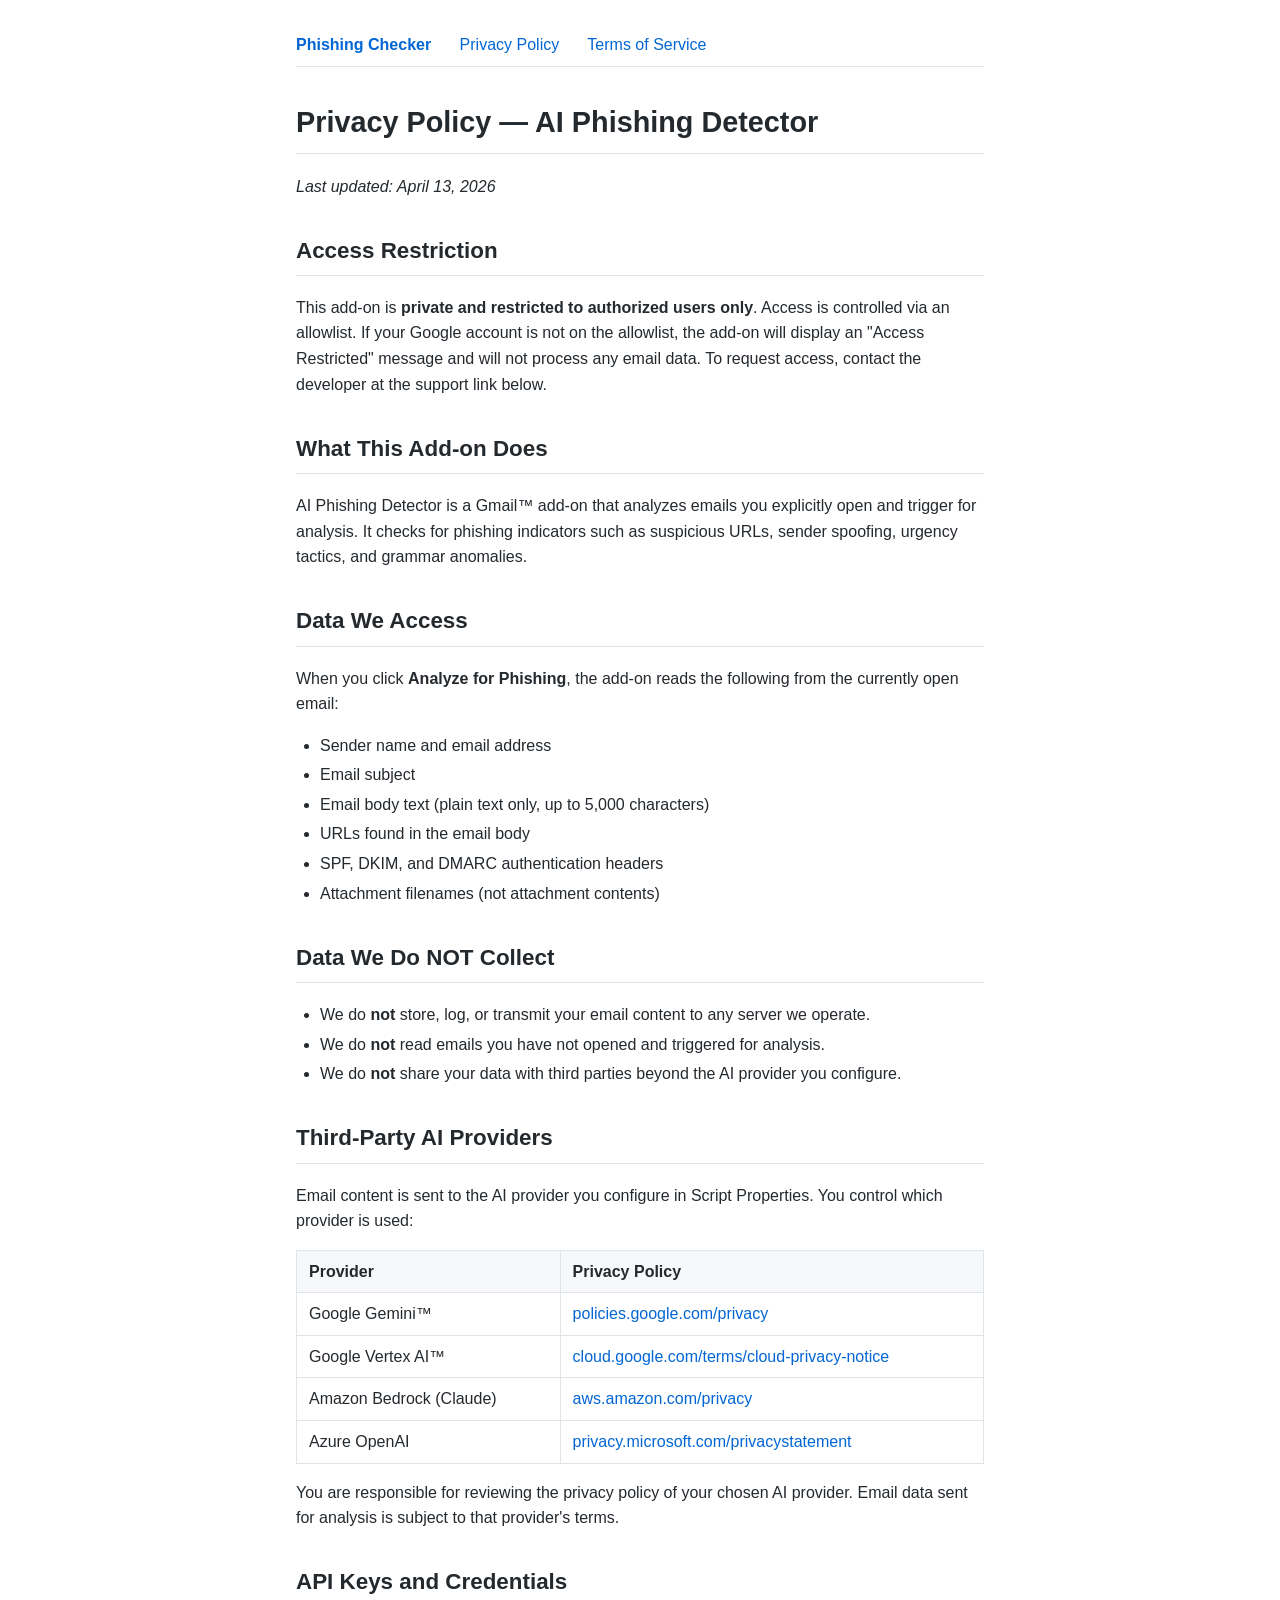
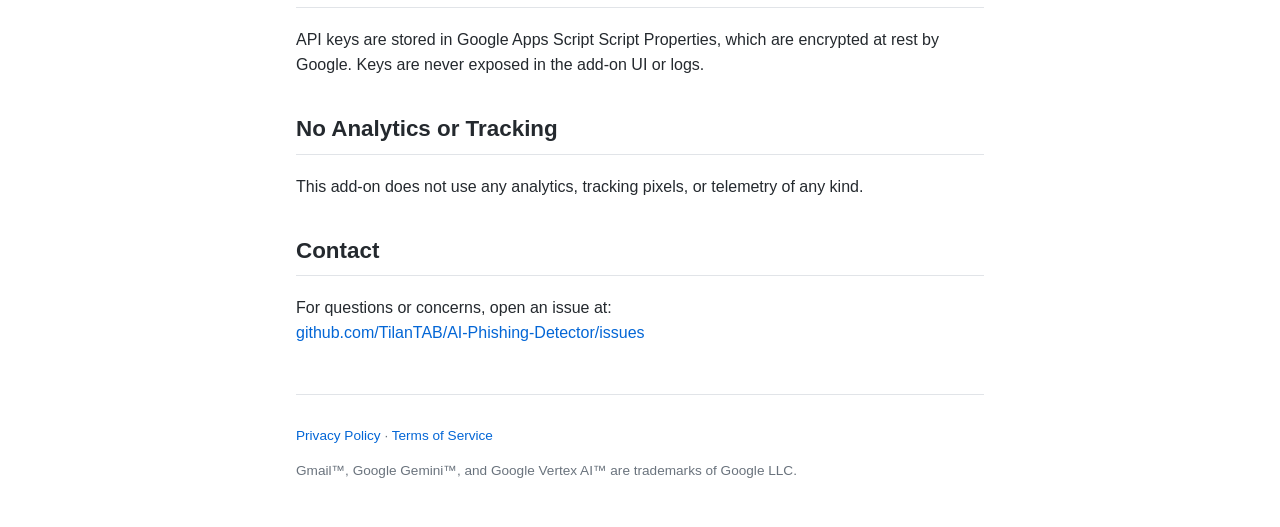
==== docs/privacy.html @ 7fd2480a "Add Privacy Policy and Terms of Service HTML pages for GitHub Pages" ====
<!-- Source of truth: docs/PRIVACY.md — keep in sync when editing -->
<!DOCTYPE html>
<html lang="en">
<head>
  <meta charset="UTF-8">
  <meta name="viewport" content="width=device-width, initial-scale=1.0">
  <title>Privacy Policy — AI Phishing Detector</title>
  <link rel="stylesheet" href="style.css">
</head>
<body>
  <nav class="nav">
    <a href="index.html"><strong>Phishing Checker</strong></a>
    <a href="privacy.html">Privacy Policy</a>
    <a href="terms.html">Terms of Service</a>
  </nav>

  <h1>Privacy Policy — AI Phishing Detector</h1>
  <p><em>Last updated: April 13, 2026</em></p>

  <h2>Access Restriction</h2>
  <p>This add-on is <strong>private and restricted to authorized users only</strong>. Access is controlled via an allowlist. If your Google account is not on the allowlist, the add-on will display an "Access Restricted" message and will not process any email data. To request access, contact the developer at the support link below.</p>

  <h2>What This Add-on Does</h2>
  <p>AI Phishing Detector is a Gmail™ add-on that analyzes emails you explicitly open and trigger for analysis. It checks for phishing indicators such as suspicious URLs, sender spoofing, urgency tactics, and grammar anomalies.</p>

  <h2>Data We Access</h2>
  <p>When you click <strong>Analyze for Phishing</strong>, the add-on reads the following from the currently open email:</p>
  <ul>
    <li>Sender name and email address</li>
    <li>Email subject</li>
    <li>Email body text (plain text only, up to 5,000 characters)</li>
    <li>URLs found in the email body</li>
    <li>SPF, DKIM, and DMARC authentication headers</li>
    <li>Attachment filenames (not attachment contents)</li>
  </ul>

  <h2>Data We Do NOT Collect</h2>
  <ul>
    <li>We do <strong>not</strong> store, log, or transmit your email content to any server we operate.</li>
    <li>We do <strong>not</strong> read emails you have not opened and triggered for analysis.</li>
    <li>We do <strong>not</strong> share your data with third parties beyond the AI provider you configure.</li>
  </ul>

  <h2>Third-Party AI Providers</h2>
  <p>Email content is sent to the AI provider you configure in Script Properties. You control which provider is used:</p>
  <table>
    <thead>
      <tr><th>Provider</th><th>Privacy Policy</th></tr>
    </thead>
    <tbody>
      <tr><td>Google Gemini™</td><td><a href="https://policies.google.com/privacy">policies.google.com/privacy</a></td></tr>
      <tr><td>Google Vertex AI™</td><td><a href="https://cloud.google.com/terms/cloud-privacy-notice">cloud.google.com/terms/cloud-privacy-notice</a></td></tr>
      <tr><td>Amazon Bedrock (Claude)</td><td><a href="https://aws.amazon.com/privacy/">aws.amazon.com/privacy</a></td></tr>
      <tr><td>Azure OpenAI</td><td><a href="https://privacy.microsoft.com/privacystatement">privacy.microsoft.com/privacystatement</a></td></tr>
    </tbody>
  </table>
  <p>You are responsible for reviewing the privacy policy of your chosen AI provider. Email data sent for analysis is subject to that provider's terms.</p>

  <h2>API Keys and Credentials</h2>
  <p>API keys are stored in Google Apps Script Script Properties, which are encrypted at rest by Google. Keys are never exposed in the add-on UI or logs.</p>

  <h2>No Analytics or Tracking</h2>
  <p>This add-on does not use any analytics, tracking pixels, or telemetry of any kind.</p>

  <h2>Contact</h2>
  <p>For questions or concerns, open an issue at:<br>
  <a href="https://github.com/TilanTAB/AI-Phishing-Detector/issues">github.com/TilanTAB/AI-Phishing-Detector/issues</a></p>

  <footer>
    <p><a href="privacy.html">Privacy Policy</a> · <a href="terms.html">Terms of Service</a></p>
    <p>Gmail™, Google Gemini™, and Google Vertex AI™ are trademarks of Google LLC.</p>
  </footer>
</body>
</html>
---- docs/style.css ----
/* Minimal responsive stylesheet for GitHub Pages site */
*,
*::before,
*::after {
  box-sizing: border-box;
}

body {
  font-family: -apple-system, BlinkMacSystemFont, "Segoe UI", Roboto, Helvetica, Arial, sans-serif;
  line-height: 1.6;
  color: #24292e;
  max-width: 720px;
  margin: 0 auto;
  padding: 2rem 1rem;
  background: #fff;
}

h1 {
  border-bottom: 1px solid #e1e4e8;
  padding-bottom: 0.3em;
  font-size: 1.8em;
}

h2 {
  border-bottom: 1px solid #e1e4e8;
  padding-bottom: 0.3em;
  font-size: 1.4em;
  margin-top: 1.5em;
}

h3 {
  font-size: 1.15em;
  margin-top: 1.3em;
}

a {
  color: #0366d6;
  text-decoration: none;
}

a:hover {
  text-decoration: underline;
}

table {
  border-collapse: collapse;
  width: 100%;
  margin: 1em 0;
}

th, td {
  border: 1px solid #e1e4e8;
  padding: 0.5em 0.75em;
  text-align: left;
}

th {
  background: #f6f8fa;
}

code {
  background: #f6f8fa;
  padding: 0.2em 0.4em;
  border-radius: 3px;
  font-size: 0.9em;
}

ul, ol {
  padding-left: 1.5em;
}

li {
  margin-bottom: 0.25em;
}

.nav {
  margin-bottom: 2rem;
  padding-bottom: 0.5rem;
  border-bottom: 1px solid #e1e4e8;
}

.nav a {
  margin-right: 1.5rem;
}

footer {
  margin-top: 3rem;
  padding-top: 1rem;
  border-top: 1px solid #e1e4e8;
  font-size: 0.85em;
  color: #6a737d;
}
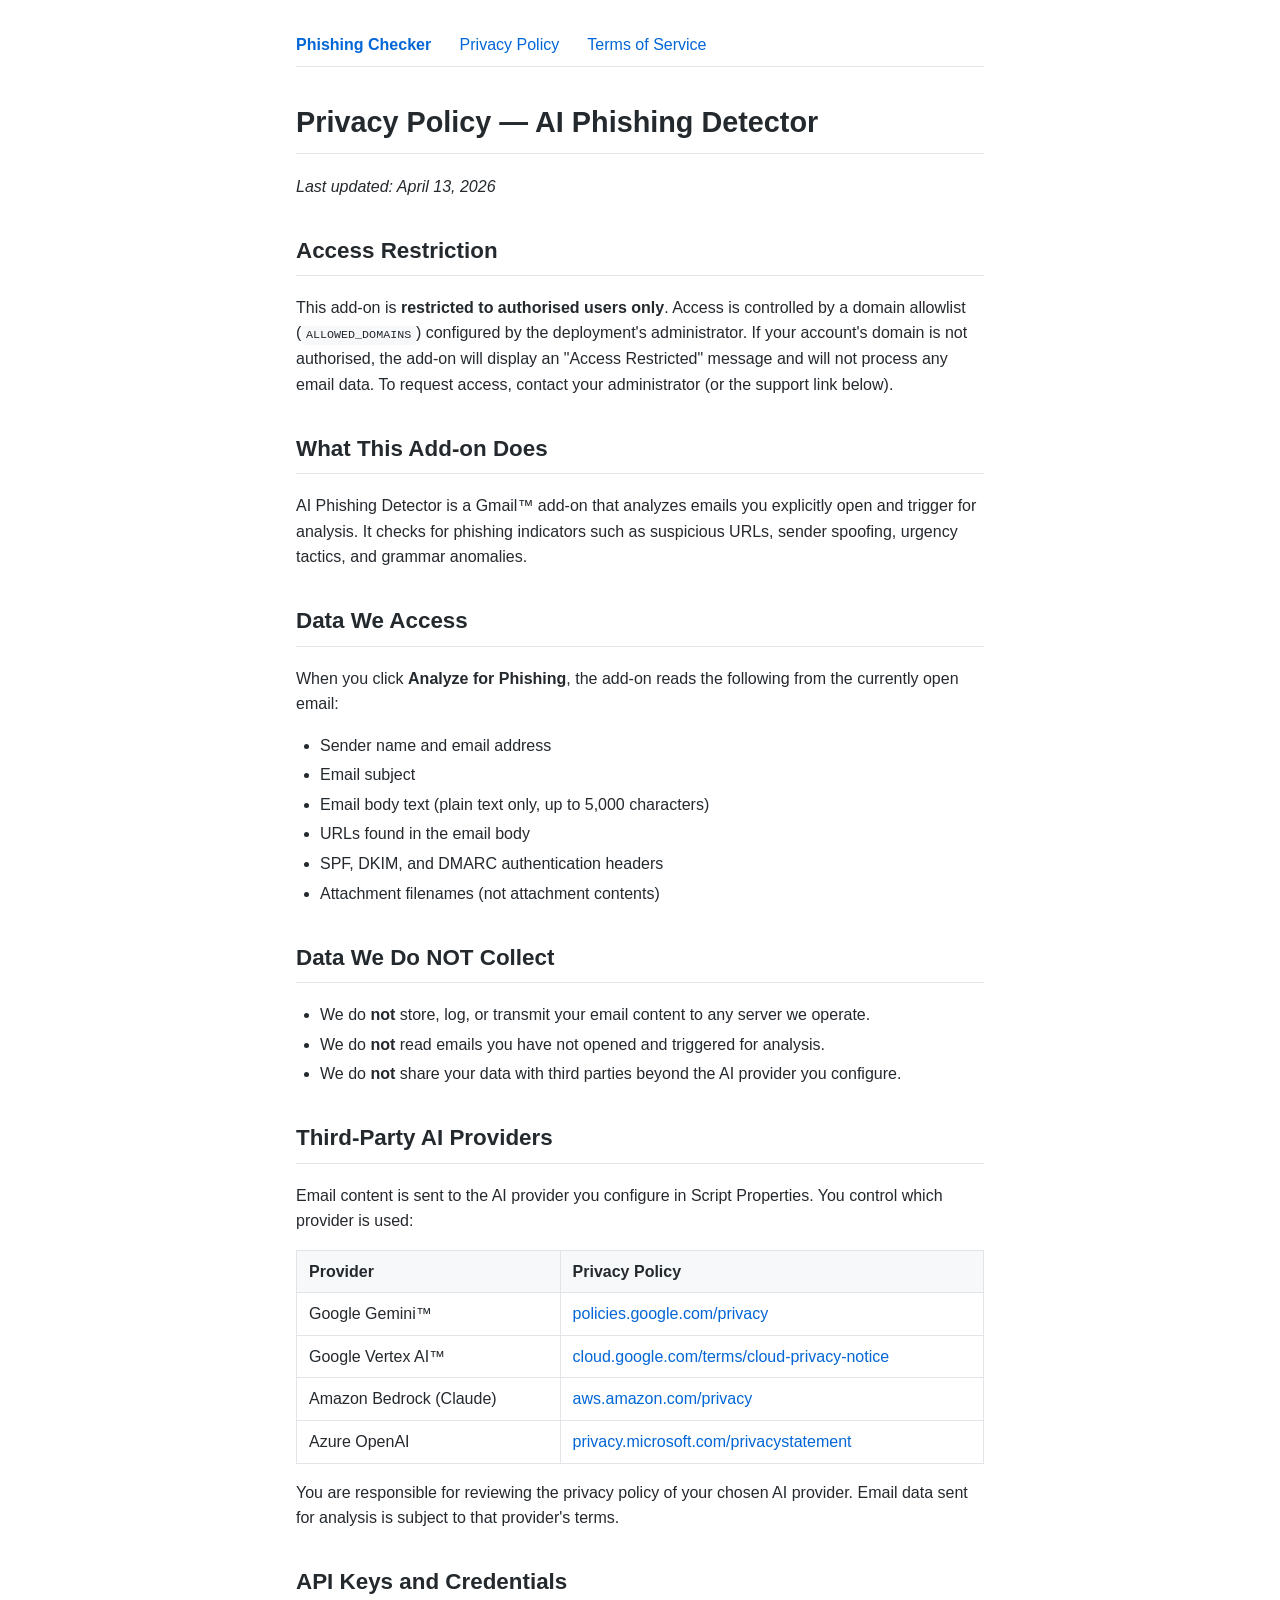
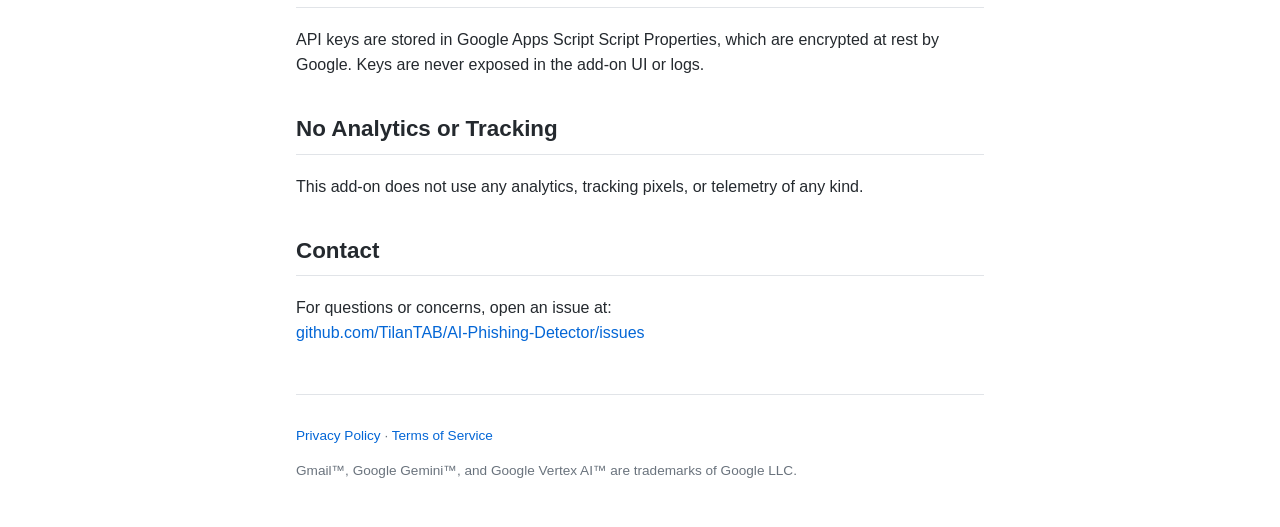
==== commit e4cb839f: "docs: org admin deployment guide + domain-gating doc updates Add docs/ADMIN_DEPLOYMENT.md covering t" ====
--- a/docs/privacy.html
+++ b/docs/privacy.html
@@ -18,7 +18,7 @@
   <p><em>Last updated: April 13, 2026</em></p>
 
   <h2>Access Restriction</h2>
-  <p>This add-on is <strong>private and restricted to authorized users only</strong>. Access is controlled via an allowlist. If your Google account is not on the allowlist, the add-on will display an "Access Restricted" message and will not process any email data. To request access, contact the developer at the support link below.</p>
+  <p>This add-on is <strong>restricted to authorised users only</strong>. Access is controlled by a domain allowlist (<code>ALLOWED_DOMAINS</code>) configured by the deployment's administrator. If your account's domain is not authorised, the add-on will display an "Access Restricted" message and will not process any email data. To request access, contact your administrator (or the support link below).</p>
 
   <h2>What This Add-on Does</h2>
   <p>AI Phishing Detector is a Gmail™ add-on that analyzes emails you explicitly open and trigger for analysis. It checks for phishing indicators such as suspicious URLs, sender spoofing, urgency tactics, and grammar anomalies.</p>
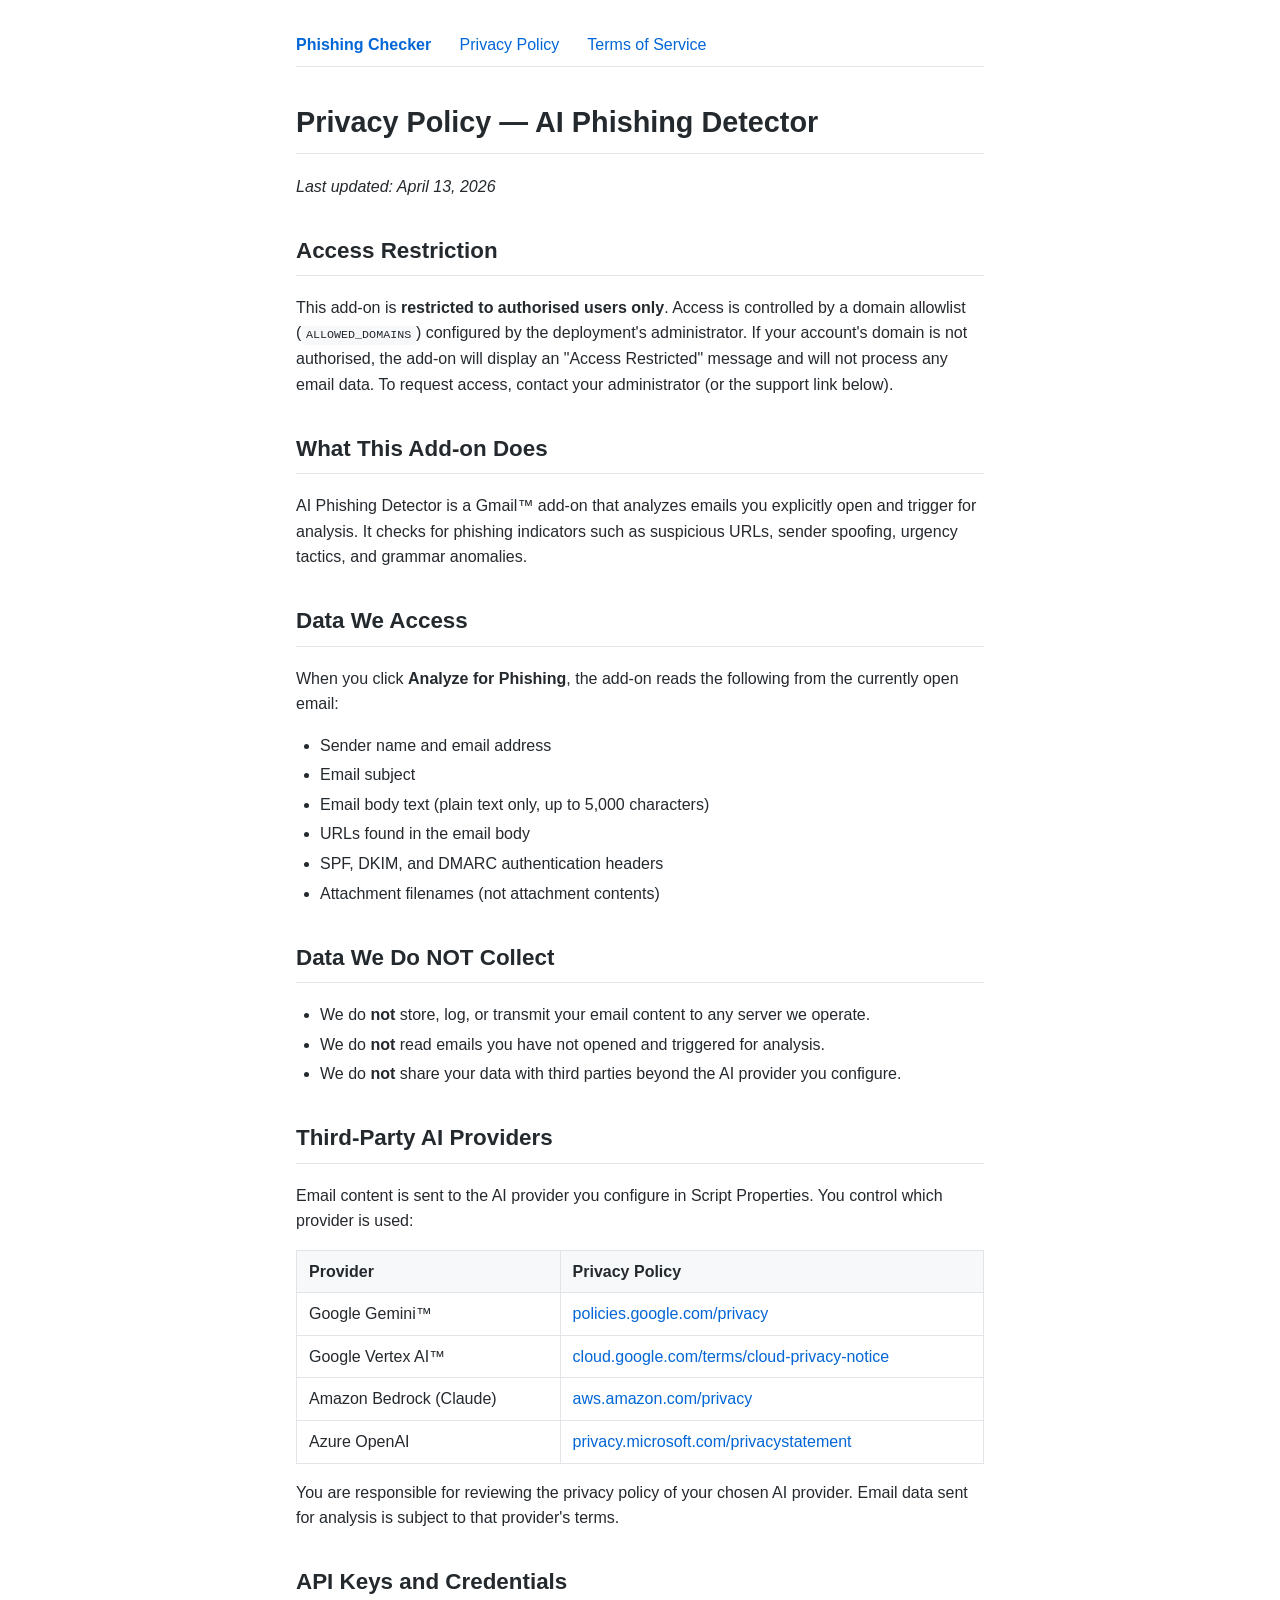
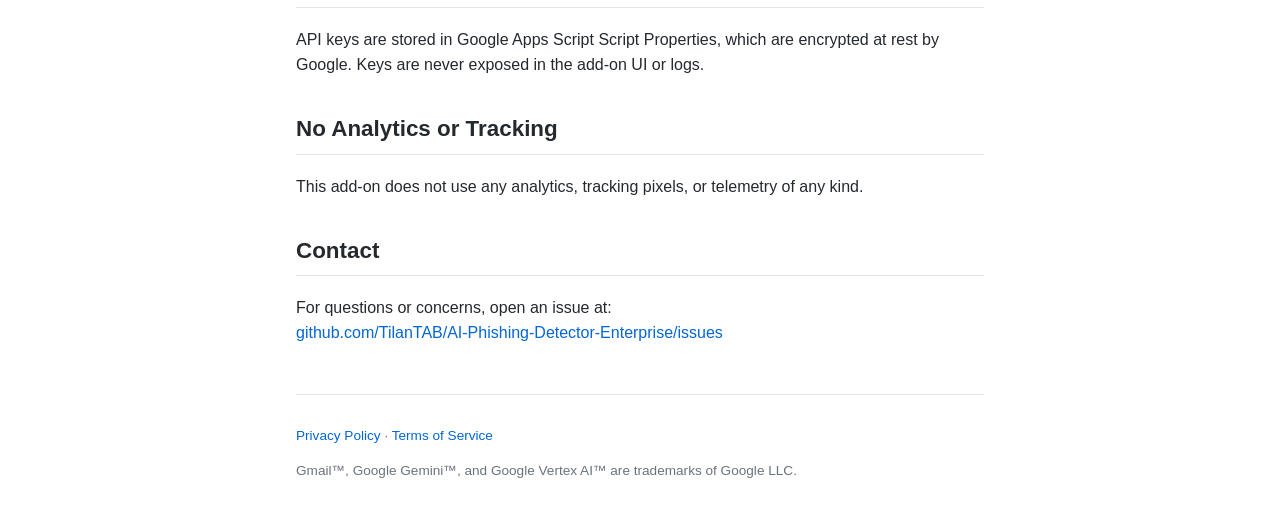
==== commit 2264d996: "chore: repoint repo references to AI-Phishing-Detector-Enterprise; add MIT LICENSE This repo is a st" ====
--- a/docs/privacy.html
+++ b/docs/privacy.html
@@ -64,7 +64,7 @@
 
   <h2>Contact</h2>
   <p>For questions or concerns, open an issue at:<br>
-  <a href="https://github.com/TilanTAB/AI-Phishing-Detector/issues">github.com/TilanTAB/AI-Phishing-Detector/issues</a></p>
+  <a href="https://github.com/TilanTAB/AI-Phishing-Detector-Enterprise/issues">github.com/TilanTAB/AI-Phishing-Detector-Enterprise/issues</a></p>
 
   <footer>
     <p><a href="privacy.html">Privacy Policy</a> · <a href="terms.html">Terms of Service</a></p>
